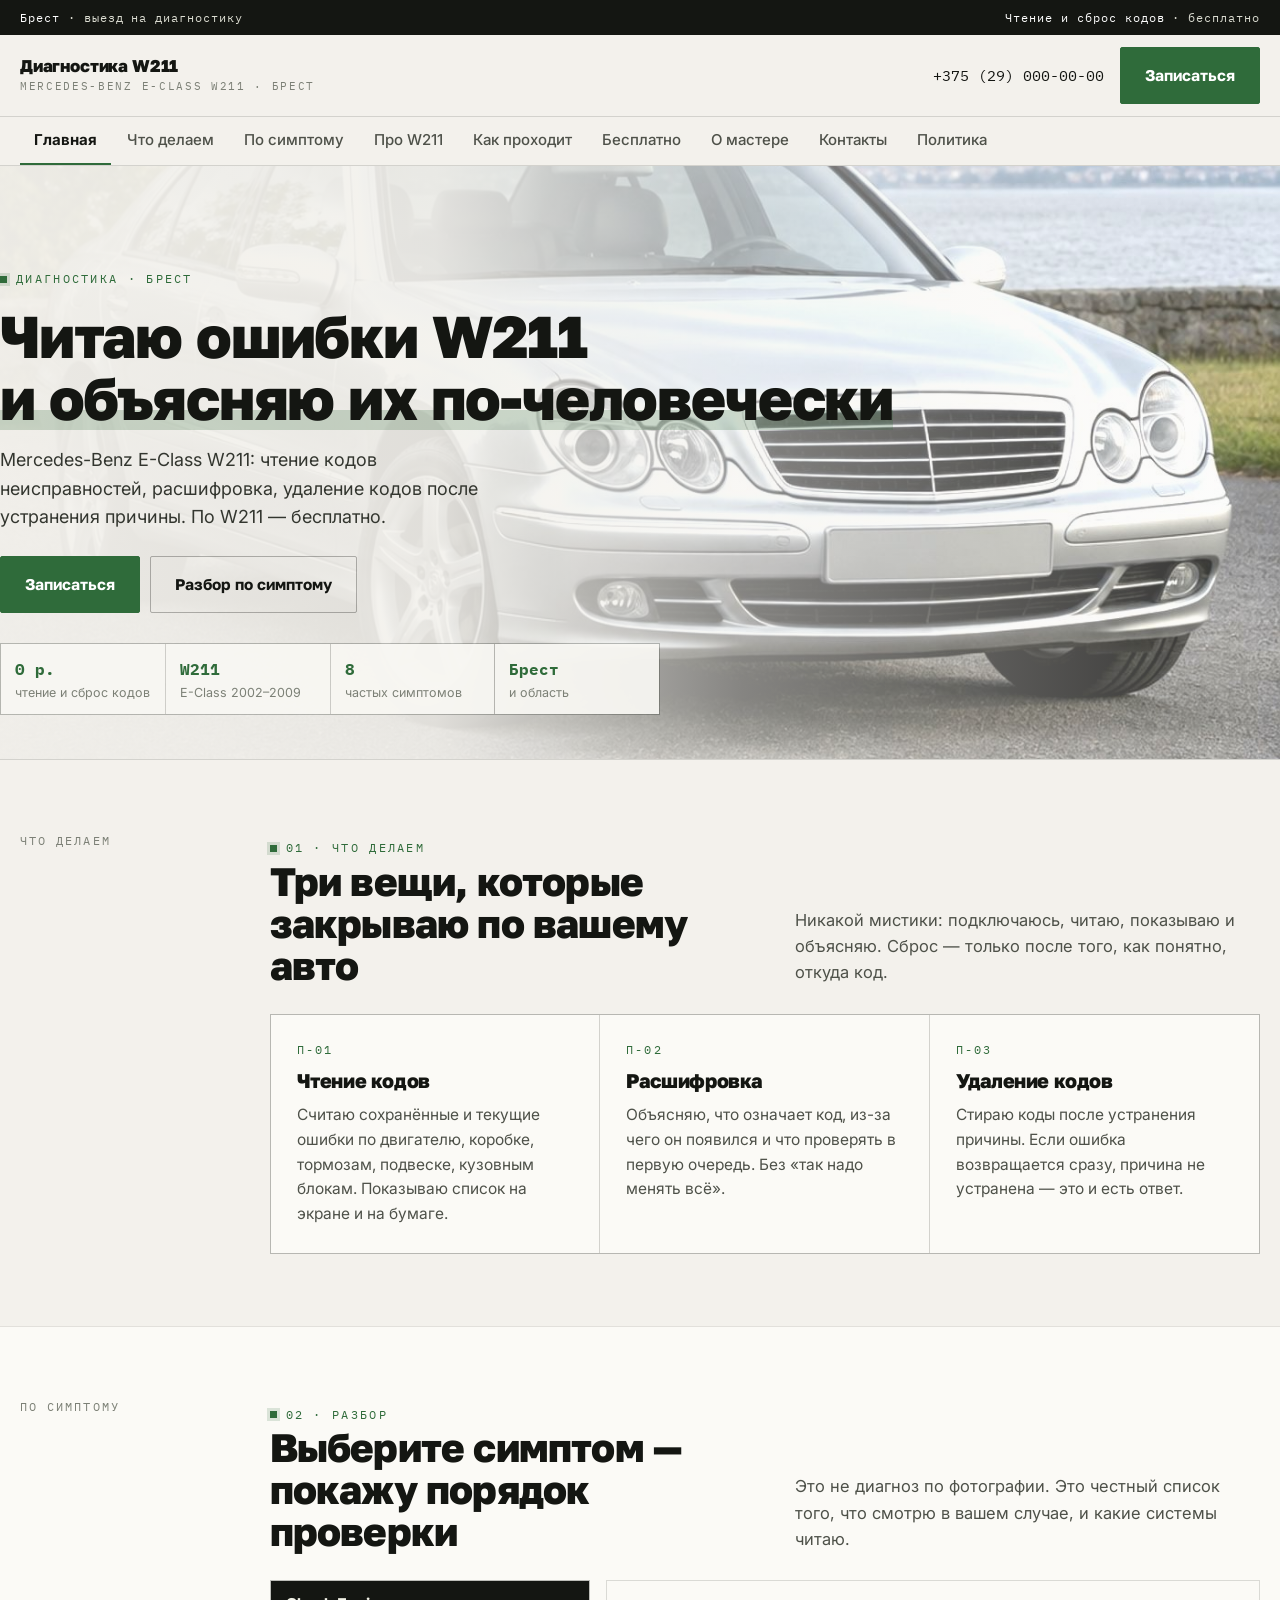
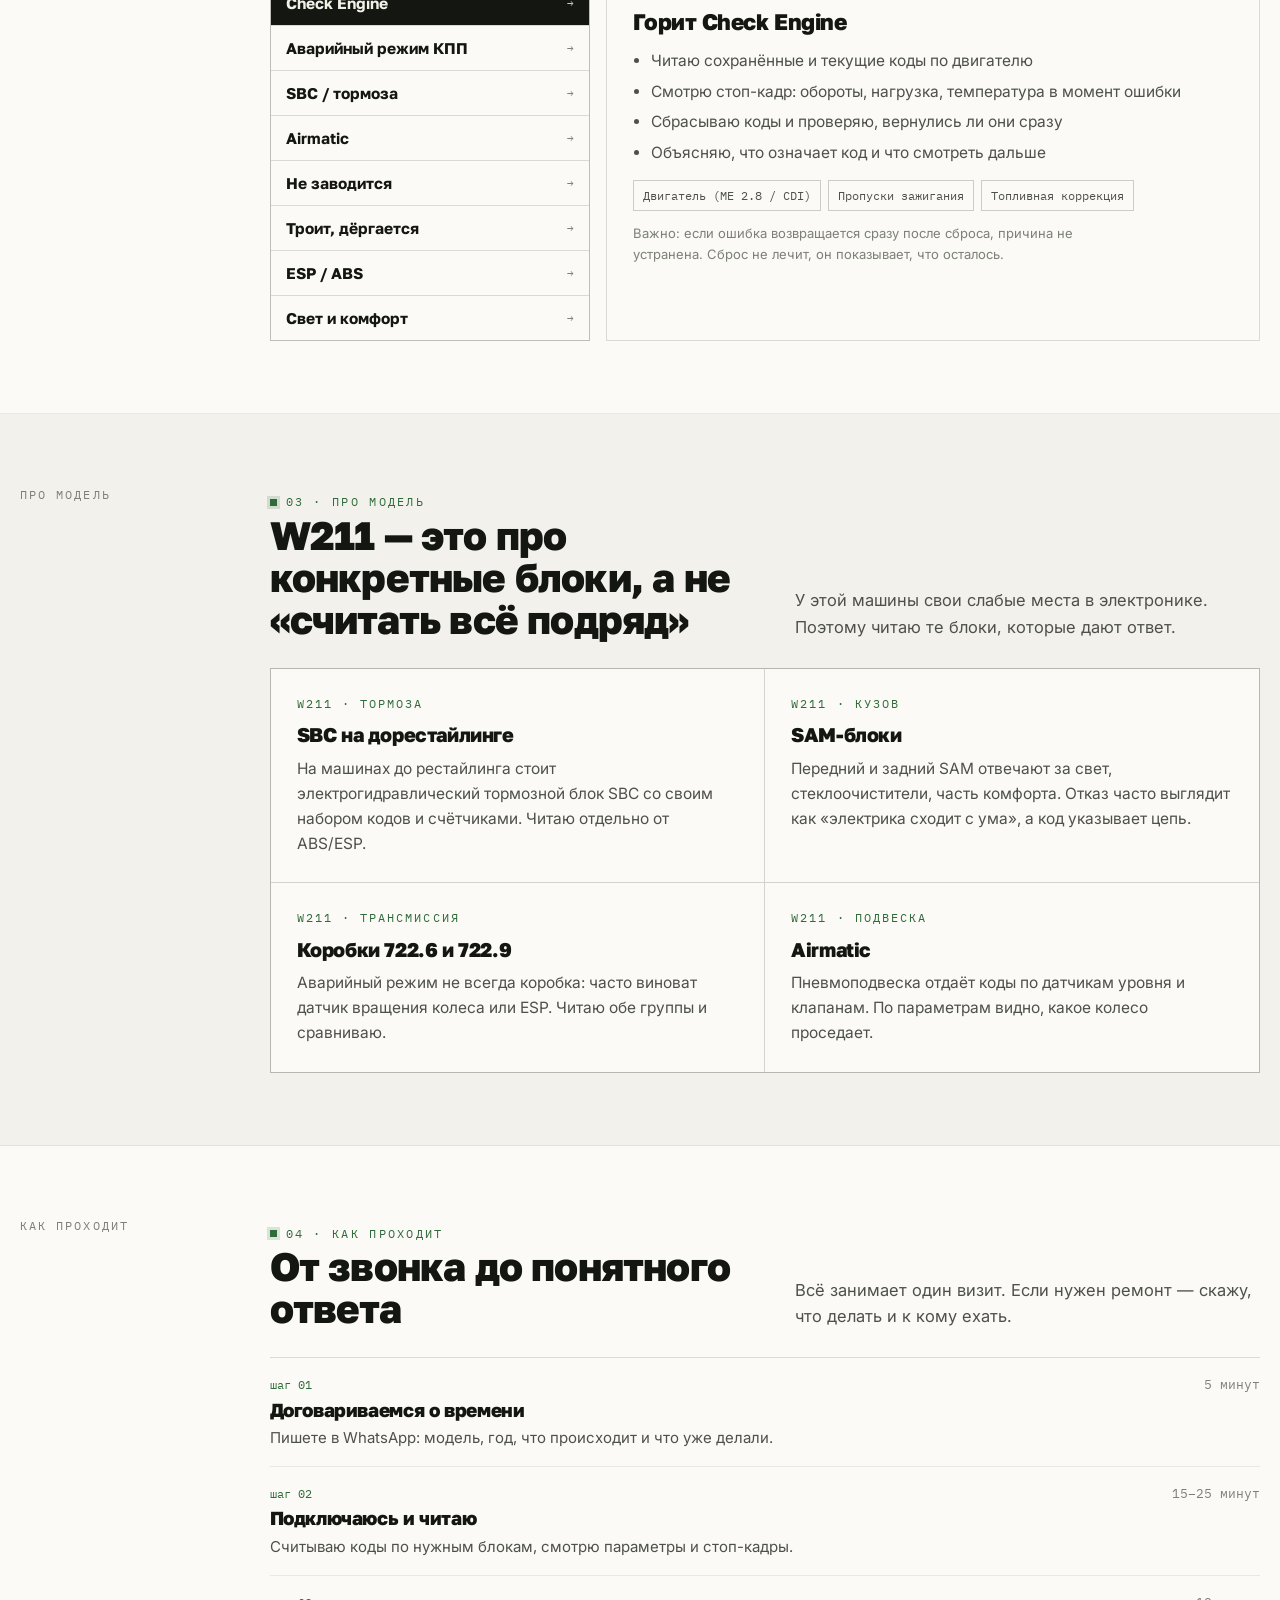
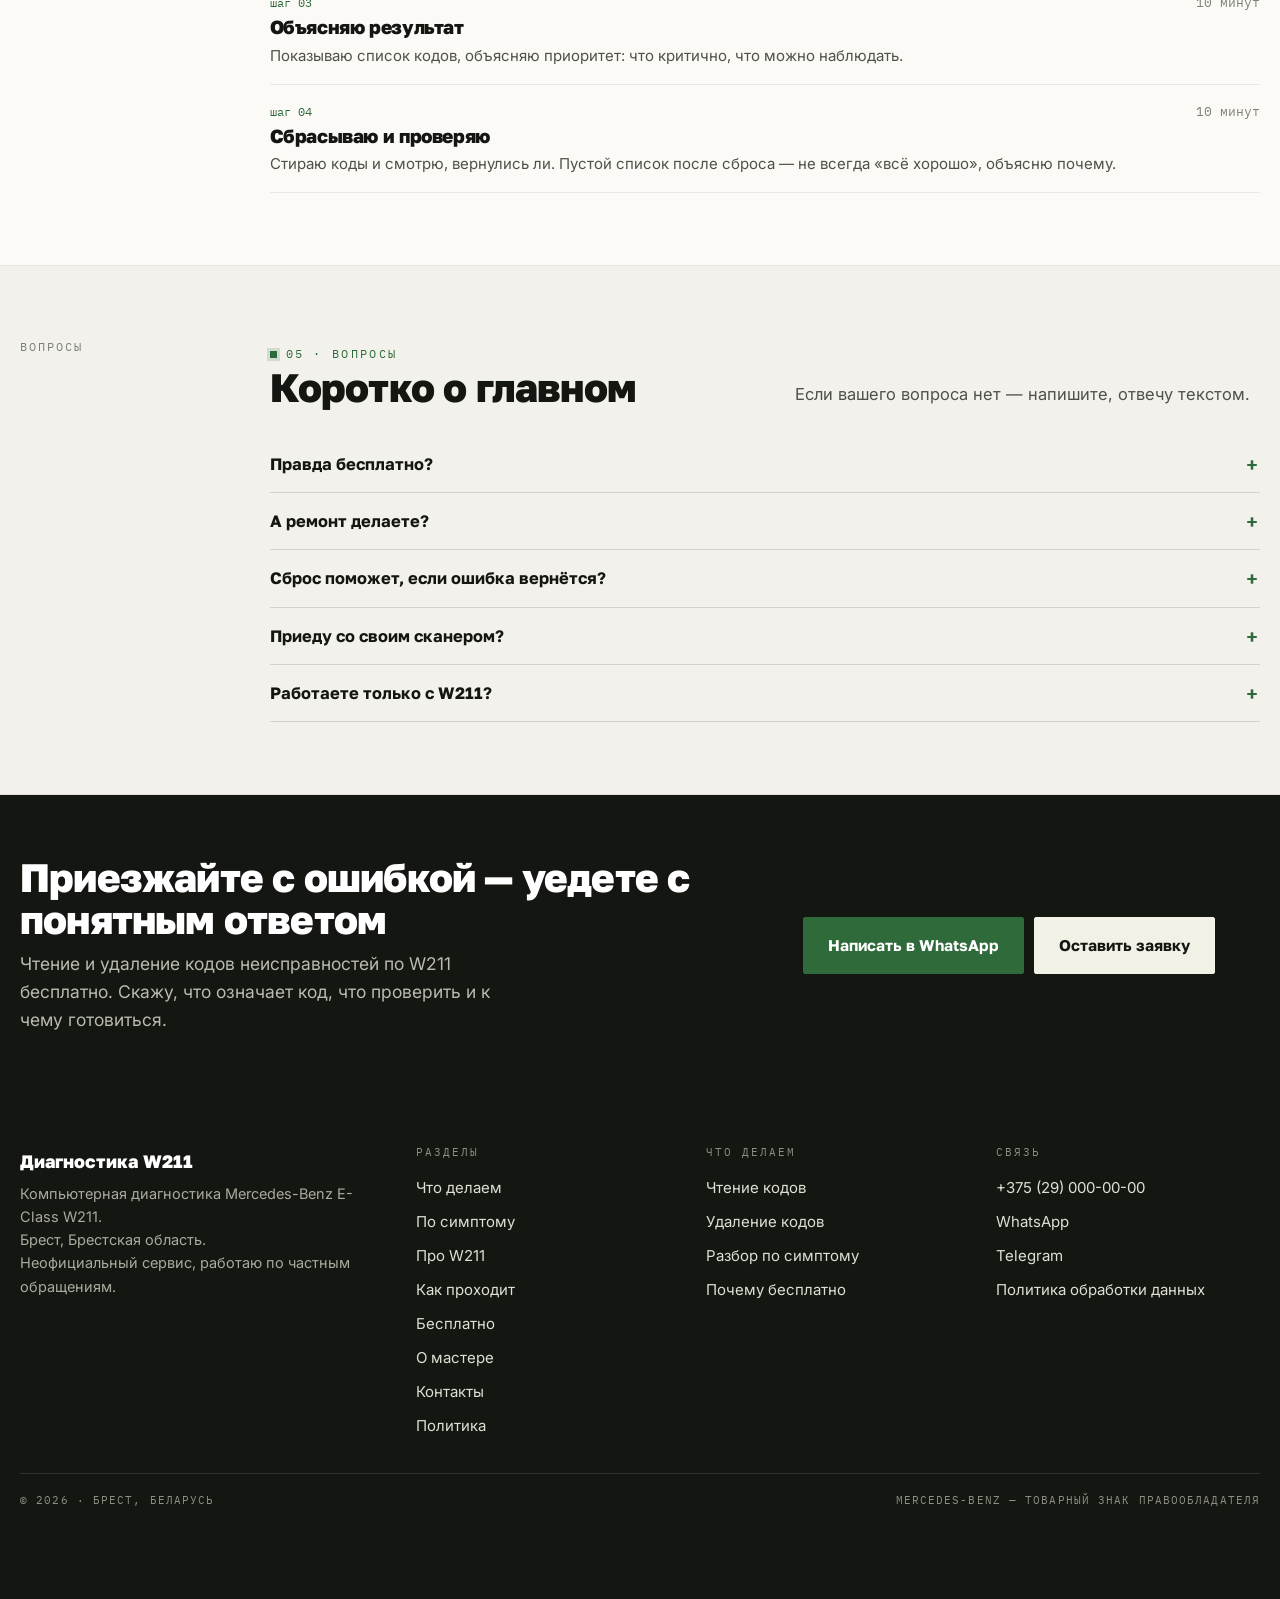
==== index.html @ b9f1666d "Диагностика W211, Брест: 9 страниц, разбор по 8 симптомам, бесплатное чтение и сброс кодов" ====
<!doctype html><html lang="ru"><head><meta charset="utf-8">
<meta name="viewport" content="width=device-width,initial-scale=1">
<title>Диагностика Mercedes-Benz W211 в Бресте — чтение и удаление кодов бесплатно</title><meta name="description" content="Компьютерная диагностика Mercedes-Benz E-Class W211 в Бресте: чтение кодов, расшифровка, удаление ошибок. Бесплатно, один визит.">
<link rel="icon" href="assets/img/favicon.svg" type="image/svg+xml">
<style>
:root{--paper:#F3F1EC;--ink:#141612;--lcd:#2F6B3A;--line:rgba(20,22,18,.14)}
*{box-sizing:border-box}
body{margin:0;background:var(--paper);color:var(--ink);font-family:'Inter',system-ui,sans-serif;font-size:17.5px;line-height:1.6;overflow-x:hidden}
h1{font-family:'Golos Text',sans-serif;font-weight:800;font-size:clamp(2.1rem,4.6vw,3.6rem);line-height:1.06;margin:0}
.wrap{width:min(1240px,calc(100% - 40px));margin:0 auto}
.hdr{position:sticky;top:0;z-index:60;background:rgba(243,241,236,.94);border-bottom:1px solid var(--line)}
.topbar{background:var(--ink);color:#DCDDD2}
.hero{position:relative;min-height:520px;display:flex;align-items:flex-end;overflow:hidden}
.hero__bg{position:absolute;inset:0;z-index:-2}
.hero__bg img{width:100%;height:100%;object-fit:cover}
.hero::before{content:"";position:absolute;inset:0;z-index:-1;background:linear-gradient(90deg,rgba(243,241,236,.96),rgba(243,241,236,.34))}
</style>
<link rel="preconnect" href="https://fonts.googleapis.com"><link rel="preconnect" href="https://fonts.gstatic.com" crossorigin>
<link href="https://fonts.googleapis.com/css2?family=Golos+Text:wght@500;600;800&family=Inter:wght@400;500;600&family=IBM+Plex+Mono:wght@400;500&display=swap" rel="stylesheet">
<link rel="stylesheet" href="assets/css/site.v1.css">
</head><body>
<div class="topbar"><div class="wrap"><span><b>Брест</b> · выезд на диагностику</span><span><b>Чтение и сброс кодов</b> · бесплатно</span></div></div>
<header class="hdr"><div class="wrap hdr__in">
<a class="logo" href="index.html"><b>Диагностика W211</b><span>Mercedes-Benz E-Class W211 · Брест</span></a>
<span class="hdr__sp"></span>
<a class="hdr__tel" href="tel:+375290000000">+375 (29) 000-00-00</a>
<a class="btn btn--lcd" href="kontakty.html#zayavka">Записаться</a>
<button class="burger" id="burger" aria-label="Открыть меню" aria-expanded="false" aria-controls="drawer"><span></span><span></span><span></span></button>
</div></header>
<nav class="strip" aria-label="Страницы"><div class="wrap strip__in"><a href="index.html" aria-current="page">Главная</a><a href="uslugi.html">Что делаем</a><a href="simptomy.html">По симптому</a><a href="w211.html">Про W211</a><a href="process.html">Как проходит</a><a href="besplatno.html">Бесплатно</a><a href="o-mastere.html">О мастере</a><a href="kontakty.html">Контакты</a><a href="politika.html">Политика</a></div></nav>
<div class="drawer" id="drawer" data-open="false" role="dialog" aria-modal="true" aria-label="Меню">
<div class="drawer__top"><span class="mono">Меню</span><button class="drawer__close" id="drawerClose" aria-label="Закрыть меню"></button></div>
<div class="drawer__inner"><a href="index.html" aria-current="page">Главная</a><a href="uslugi.html">Что делаем</a><a href="simptomy.html">По симптому</a><a href="w211.html">Про W211</a><a href="process.html">Как проходит</a><a href="besplatno.html">Бесплатно</a><a href="o-mastere.html">О мастере</a><a href="kontakty.html">Контакты</a><a href="politika.html">Политика</a><a class="btn btn--lcd" href="kontakty.html#zayavka">Записаться на диагностику</a></div>
</div>
<main><section class="hero"><div class="hero__bg"><img src="assets/img/hero.jpg" alt="Приборная панель Mercedes-Benz W211" fetchpriority="high"></div>
<div class="hero__in wrap"><span class="kick">диагностика · Брест</span><h1>Читаю ошибки W211 <em>и объясняю их по-человечески</em></h1>
<p class="hero__lead">Mercedes-Benz E-Class W211: чтение кодов неисправностей, расшифровка, удаление кодов после устранения причины. По W211 — бесплатно.</p>
<div class="hero__cta"><a class="btn btn--lcd" href="kontakty.html#zayavka">Записаться</a><a class="btn btn--line" href="#simptomy">Разбор по симптому</a></div>
<div class="hero__figs"><div><b>0 р.</b><span>чтение и сброс кодов</span></div><div><b>W211</b><span>E-Class 2002–2009</span></div><div><b>8</b><span>частых симптомов</span></div><div><b>Брест</b><span>и область</span></div></div></div></section><section class="band "><div class="wrap"><div class="sect"><div class="sect__side"><span class="mono">что делаем</span></div><div><div class="sect__head"><div><span class="kick">01 · что делаем</span><h2>Три вещи, которые закрываю по вашему авто</h2></div><p>Никакой мистики: подключаюсь, читаю, показываю и объясняю. Сброс — только после того, как понятно, откуда код.</p></div><div class="grid grid--3"><div class="cell"><span class="mono">П-01</span><h3>Чтение кодов</h3><p>Считаю сохранённые и текущие ошибки по двигателю, коробке, тормозам, подвеске, кузовным блокам. Показываю список на экране и на бумаге.</p></div><div class="cell"><span class="mono">П-02</span><h3>Расшифровка</h3><p>Объясняю, что означает код, из-за чего он появился и что проверять в первую очередь. Без «так надо менять всё».</p></div><div class="cell"><span class="mono">П-03</span><h3>Удаление кодов</h3><p>Стираю коды после устранения причины. Если ошибка возвращается сразу, причина не устранена — это и есть ответ.</p></div></div></div></div></div></section><section class="band band--alt" id="simptomy"><div class="wrap"><div class="sect"><div class="sect__side"><span class="mono">по симптому</span></div><div><div class="sect__head"><div><span class="kick">02 · разбор</span><h2>Выберите симптом — покажу порядок проверки</h2></div><p>Это не диагноз по фотографии. Это честный список того, что смотрю в вашем случае, и какие системы читаю.</p></div><div class="sym"><div class="sym__list" id="symList"><button data-k="cel" aria-pressed="true">Check Engine<span>→</span></button><button data-k="box" aria-pressed="false">Аварийный режим КПП<span>→</span></button><button data-k="sbc" aria-pressed="false">SBC / тормоза<span>→</span></button><button data-k="air" aria-pressed="false">Airmatic<span>→</span></button><button data-k="start" aria-pressed="false">Не заводится<span>→</span></button><button data-k="troit" aria-pressed="false">Троит, дёргается<span>→</span></button><button data-k="esp" aria-pressed="false">ESP / ABS<span>→</span></button><button data-k="sam" aria-pressed="false">Свет и комфорт<span>→</span></button></div><div class="sym__out" id="symOut" aria-live="polite"></div></div></div></div></div></section><section class="band "><div class="wrap"><div class="sect"><div class="sect__side"><span class="mono">про модель</span></div><div><div class="sect__head"><div><span class="kick">03 · про модель</span><h2>W211 — это про конкретные блоки, а не «считать всё подряд»</h2></div><p>У этой машины свои слабые места в электронике. Поэтому читаю те блоки, которые дают ответ.</p></div><div class="grid grid--2"><div class="cell"><span class="mono">W211 · тормоза</span><h3>SBC на дорестайлинге</h3><p>На машинах до рестайлинга стоит электрогидравлический тормозной блок SBC со своим набором кодов и счётчиками. Читаю отдельно от ABS/ESP.</p></div><div class="cell"><span class="mono">W211 · кузов</span><h3>SAM-блоки</h3><p>Передний и задний SAM отвечают за свет, стеклоочистители, часть комфорта. Отказ часто выглядит как «электрика сходит с ума», а код указывает цепь.</p></div><div class="cell"><span class="mono">W211 · трансмиссия</span><h3>Коробки 722.6 и 722.9</h3><p>Аварийный режим не всегда коробка: часто виноват датчик вращения колеса или ESP. Читаю обе группы и сравниваю.</p></div><div class="cell"><span class="mono">W211 · подвеска</span><h3>Airmatic</h3><p>Пневмоподвеска отдаёт коды по датчикам уровня и клапанам. По параметрам видно, какое колесо проседает.</p></div></div></div></div></div></section><section class="band band--alt"><div class="wrap"><div class="sect"><div class="sect__side"><span class="mono">как проходит</span></div><div><div class="sect__head"><div><span class="kick">04 · как проходит</span><h2>От звонка до понятного ответа</h2></div><p>Всё занимает один визит. Если нужен ремонт — скажу, что делать и к кому ехать.</p></div><div class="rows"><div class="row"><div><span class="row__n">шаг 01</span><h3>Договариваемся о времени</h3><p>Пишете в WhatsApp: модель, год, что происходит и что уже делали.</p></div><span class="row__v">5 минут</span></div><div class="row"><div><span class="row__n">шаг 02</span><h3>Подключаюсь и читаю</h3><p>Считываю коды по нужным блокам, смотрю параметры и стоп-кадры.</p></div><span class="row__v">15–25 минут</span></div><div class="row"><div><span class="row__n">шаг 03</span><h3>Объясняю результат</h3><p>Показываю список кодов, объясняю приоритет: что критично, что можно наблюдать.</p></div><span class="row__v">10 минут</span></div><div class="row"><div><span class="row__n">шаг 04</span><h3>Сбрасываю и проверяю</h3><p>Стираю коды и смотрю, вернулись ли. Пустой список после сброса — не всегда «всё хорошо», объясню почему.</p></div><span class="row__v">10 минут</span></div></div></div></div></div></section><section class="band "><div class="wrap"><div class="sect"><div class="sect__side"><span class="mono">вопросы</span></div><div><div class="sect__head"><div><span class="kick">05 · вопросы</span><h2>Коротко о главном</h2></div><p>Если вашего вопроса нет — напишите, отвечу текстом.</p></div><div class="faq"><div class="faq__i"><button class="faq__q" aria-expanded="false">Правда бесплатно?</button><div class="faq__a">Да: чтение кодов и их удаление по W211 — бесплатно. Я не продаю запчасти и не навязываю ремонт, поэтому мне нечего вам «допродать».</div></div><div class="faq__i"><button class="faq__q" aria-expanded="false">А ремонт делаете?</button><div class="faq__a">Диагностика — моя часть. По ремонту объясню, что менять и в каком порядке, чтобы вас не развели на лишние работы.</div></div><div class="faq__i"><button class="faq__q" aria-expanded="false">Сброс поможет, если ошибка вернётся?</button><div class="faq__a">Нет. Если код возвращается сразу после стирания, причина осталась. Возврат кода — это тоже полезная информация.</div></div><div class="faq__i"><button class="faq__q" aria-expanded="false">Приеду со своим сканером?</button><div class="faq__a">Можно, но обычно смысла нет: дешёвые адаптеры видят только часть блоков и не показывают стоп-кадры.</div></div><div class="faq__i"><button class="faq__q" aria-expanded="false">Работаете только с W211?</button><div class="faq__a">Основной профиль — W211 и его электроника. По другим моделям спросите отдельно: отвечу честно, возьмусь или нет.</div></div></div></div></div></div></section></main><script src="assets/js/main.v1.js" defer></script>
<section class="cta"><div class="wrap cta__in">
<div><h2>Приезжайте с ошибкой — уедете с понятным ответом</h2>
<p>Чтение и удаление кодов неисправностей по W211 бесплатно. Скажу, что означает код, что проверить и к чему готовиться.</p></div>
<div class="cta__act"><a class="btn btn--lcd" href="https://wa.me/375290000000" target="_blank" rel="noopener">Написать в WhatsApp</a><a class="btn" href="kontakty.html#zayavka">Оставить заявку</a></div>
</div></section>
<footer class="foot"><div class="wrap"><div class="foot__grid">
<div><div class="foot__b">Диагностика W211</div><div class="foot__adr">Компьютерная диагностика Mercedes-Benz E-Class W211.<br>Брест, Брестская область.<br>Неофициальный сервис, работаю по частным обращениям.</div></div>
<div><h4>Разделы</h4><a href="uslugi.html">Что делаем</a><a href="simptomy.html">По симптому</a><a href="w211.html">Про W211</a><a href="process.html">Как проходит</a><a href="besplatno.html">Бесплатно</a><a href="o-mastere.html">О мастере</a><a href="kontakty.html">Контакты</a><a href="politika.html">Политика</a></div>
<div><h4>Что делаем</h4><a href="uslugi.html">Чтение кодов</a><a href="uslugi.html">Удаление кодов</a><a href="simptomy.html">Разбор по симптому</a><a href="besplatno.html">Почему бесплатно</a></div>
<div><h4>Связь</h4><a href="tel:+375290000000">+375 (29) 000-00-00</a><a href="https://wa.me/375290000000">WhatsApp</a><a href="https://t.me/+375290000000">Telegram</a><a href="politika.html">Политика обработки данных</a></div>
</div><div class="foot__bo"><span>© 2026 · Брест, Беларусь</span><span>Mercedes-Benz — товарный знак правообладателя</span></div></div></footer>
<div class="fbar">
<a href="tel:+375290000000"><svg viewBox="0 0 24 24"><path d="M6 3h3l2 5-2 1a12 12 0 006 6l1-2 5 2v3a2 2 0 01-2 2A17 17 0 014 5a2 2 0 012-2z"/></svg>Позвонить</a>
<a href="https://wa.me/375290000000"><svg viewBox="0 0 24 24"><path d="M21 12a9 9 0 01-13 8L3 21l1-4A9 9 0 1121 12z"/></svg>WhatsApp</a>
<a href="https://t.me/+375290000000"><svg viewBox="0 0 24 24"><path d="M21 4L3 11l5 2 2 6 3-4 4 3z"/></svg>Telegram</a>
<a href="kontakty.html#zayavka"><svg viewBox="0 0 24 24"><path d="M4 6h16v12H4zM4 7l8 6 8-6"/></svg>Заявка</a>
</div></body></html>
---- assets/css/site.v1.css ----
:root{
--paper:#F3F1EC;--panel:#FBFAF6;--sand:#E7E2D6;
--ink:#141612;--steel:#4E5149;--muted:#7C8076;
--lcd:#2F6B3A;--lcd-bg:#DDE8D2;--amber:#A9741C;--red:#A33B2C;
--line:rgba(20,22,18,.14);--line2:rgba(20,22,18,.075);
--f-d:'Golos Text',system-ui,sans-serif;--f-t:'Inter',system-ui,sans-serif;--f-m:'IBM Plex Mono',monospace;
--rad:2px;--wrap:1240px}
*{box-sizing:border-box}
html{-webkit-text-size-adjust:100%;font-size:18px;overflow-x:clip;scroll-behavior:smooth}
body{margin:0;background:var(--paper);color:var(--ink);font-family:var(--f-t);font-size:17.5px;line-height:1.6;-webkit-font-smoothing:antialiased;overflow-x:hidden}
body.lock{overflow:hidden}
img{max-width:100%;height:auto;display:block}
a{color:inherit;text-decoration:none}
h1,h2,h3,h4{font-family:var(--f-d);font-weight:800;line-height:1.06;letter-spacing:-.02em;margin:0}
h1{font-size:clamp(2.1rem,4.6vw,3.6rem)}
h2{font-size:clamp(1.7rem,3.1vw,2.55rem)}
h3{font-size:1.12rem;line-height:1.3}
p{margin:0}
.wrap{width:min(var(--wrap),calc(100% - 40px));margin:0 auto}
@media(max-width:600px){.wrap{width:calc(100% - 28px)}}
.mono{font-family:var(--f-m);font-size:11.5px;letter-spacing:.18em;text-transform:uppercase;color:var(--muted)}
.kick{display:inline-flex;align-items:center;gap:9px;font-family:var(--f-m);font-size:11.5px;letter-spacing:.2em;text-transform:uppercase;color:var(--lcd)}
.kick::before{content:"";width:7px;height:7px;background:var(--lcd);box-shadow:0 0 0 3px rgba(47,107,58,.16)}
.btn{display:inline-flex;align-items:center;gap:10px;padding:15px 24px;border-radius:var(--rad);background:var(--ink);color:#fff;font-family:var(--f-d);font-weight:700;font-size:15.5px;border:1px solid var(--ink);transition:background .18s,color .18s,transform .18s}
.btn svg{width:17px;height:17px;fill:none;stroke:currentColor;stroke-width:2.2}
.btn:hover{background:#000;transform:translateY(-1px)}
.btn--lcd{background:var(--lcd);border-color:var(--lcd)}
.btn--lcd:hover{background:#255830}
.btn--line{background:transparent;color:var(--ink);border-color:rgba(20,22,18,.3)}
.btn--line:hover{background:rgba(20,22,18,.05)}
.topbar{background:var(--ink);color:#DCDDD2;font-family:var(--f-m);font-size:12px;letter-spacing:.08em}
.topbar .wrap{display:flex;gap:18px;justify-content:space-between;align-items:center;padding:8px 0;flex-wrap:wrap}
.topbar b{color:#fff;font-weight:400}
.hdr{position:sticky;top:0;z-index:60;background:rgba(243,241,236,.94);backdrop-filter:blur(12px);border-bottom:1px solid var(--line)}
.hdr__in{display:flex;align-items:center;gap:16px;padding:12px 0}
.logo{display:flex;flex-direction:column;gap:2px;min-width:0}
.logo b{font-family:var(--f-d);font-weight:800;font-size:17px;letter-spacing:-.01em;line-height:1.15}
.logo span{font-family:var(--f-m);font-size:10.5px;letter-spacing:.16em;text-transform:uppercase;color:var(--muted)}
.hdr__sp{flex:1}
.hdr__tel{font-family:var(--f-m);font-size:15px;white-space:nowrap;color:var(--ink)}
.burger{display:none;width:44px;height:44px;border:1px solid var(--line);background:var(--panel);border-radius:var(--rad);align-items:center;justify-content:center;flex-direction:column;gap:5px;cursor:pointer}
.burger span{display:block;width:18px;height:2px;background:var(--ink)}
.strip{border-bottom:1px solid var(--line);background:var(--paper);position:sticky;top:65px;z-index:55;overflow-x:auto;scrollbar-width:none}
.strip::-webkit-scrollbar{display:none}
.strip__in{display:flex;gap:2px;min-width:max-content;padding:0}
.strip a{display:block;padding:11px 14px;font-size:15px;font-weight:500;color:var(--steel);border-bottom:2px solid transparent;white-space:nowrap}
.strip a:hover{color:var(--ink);background:rgba(20,22,18,.03)}
.strip a[aria-current]{color:var(--ink);border-bottom-color:var(--lcd);font-weight:700}
.drawer{position:fixed;inset:0;z-index:100;background:var(--paper);display:none;flex-direction:column}
.drawer[data-open="true"]{display:flex}
.drawer__top{display:flex;justify-content:space-between;align-items:center;padding:14px 16px;border-bottom:1px solid var(--line)}
.drawer__close{width:44px;height:44px;border:1px solid var(--line);background:var(--panel);position:relative;cursor:pointer}
.drawer__close::before,.drawer__close::after{content:"";position:absolute;left:11px;right:11px;top:21px;height:2px;background:var(--ink)}
.drawer__close::before{transform:rotate(45deg)}.drawer__close::after{transform:rotate(-45deg)}
.drawer__inner{padding:10px 16px 24px;overflow-y:auto;display:flex;flex-direction:column;gap:2px;flex:1}
.drawer__inner a{padding:14px 0;border-bottom:1px solid var(--line2);font-family:var(--f-d);font-weight:700;font-size:19px;display:flex;justify-content:space-between;align-items:center}
.drawer__inner a span{font-family:var(--f-m);font-size:11px;color:var(--muted)}
.drawer .btn{margin-top:16px;justify-content:center}
.fbar{position:fixed;left:0;right:0;bottom:0;z-index:70;display:none;grid-template-columns:repeat(4,1fr);background:var(--ink);border-top:1px solid rgba(255,255,255,.14)}
.fbar a{display:flex;flex-direction:column;align-items:center;gap:3px;padding:9px 2px;color:#EDEDE2;font-family:var(--f-m);font-size:9.5px;letter-spacing:.08em;text-transform:uppercase;border-right:1px solid rgba(255,255,255,.1)}
.fbar a:last-child{border-right:0}
.fbar svg{width:19px;height:19px;fill:none;stroke:currentColor;stroke-width:1.8}
.fbar a:first-child{background:var(--lcd);color:#fff}
.hero{position:relative;isolation:isolate;min-height:clamp(500px,66vh,720px);display:flex;align-items:flex-end;overflow:hidden;border-bottom:1px solid var(--line)}
.hero__bg{position:absolute;inset:0;z-index:-2}
.hero__bg img{width:100%;height:100%;object-fit:cover;object-position:62% 55%}
.hero::before{content:"";position:absolute;inset:0;z-index:-1;background:linear-gradient(90deg,rgba(243,241,236,.97) 0%,rgba(243,241,236,.92) 34%,rgba(243,241,236,.55) 58%,rgba(243,241,236,.18) 100%)}
.hero__in{padding:clamp(34px,5vw,62px) 0 clamp(26px,3.4vw,44px);width:100%}
.hero h1{max-width:19ch;margin:14px 0 0}
.hero h1 em{font-style:normal;position:relative;white-space:nowrap}
.hero h1 em::after{content:"";position:absolute;left:0;right:0;bottom:.06em;height:.34em;background:rgba(47,107,58,.22);z-index:-1}
.hero__lead{margin-top:16px;max-width:48ch;font-size:18px;color:#33362F}
.hero__cta{display:flex;flex-wrap:wrap;gap:10px;margin-top:24px}
.hero__figs{display:grid;grid-template-columns:repeat(4,minmax(0,1fr));gap:1px;margin-top:30px;background:var(--line);border:1px solid var(--line);max-width:660px}
.hero__figs div{background:rgba(251,250,246,.92);padding:13px 14px;display:flex;flex-direction:column;gap:2px}
.hero__figs b{font-family:var(--f-m);font-size:16px;color:var(--lcd)}
.hero__figs span{font-size:12.5px;color:var(--muted);line-height:1.35}
@media(max-width:820px){
.hero__figs{grid-template-columns:repeat(2,minmax(0,1fr))}
.hero::before{background:linear-gradient(180deg,rgba(243,241,236,.96) 0%,rgba(243,241,236,.9) 46%,rgba(243,241,236,.62) 100%)}
.hero__bg img{object-position:58% 50%}
}
.band{padding:clamp(44px,5.6vw,84px) 0;border-bottom:1px solid var(--line2)}
.band--alt{background:var(--panel)}
.band--dark{background:var(--ink);color:#EFEFE3;border-bottom:0}
.band--dark .kick{color:#B9D6A6}
.band--dark .kick::before{background:#B9D6A6;box-shadow:0 0 0 3px rgba(185,214,166,.18)}
.band--dark p,.band--dark .mono{color:#B9BBAE}
.band--dark h2,.band--dark h3{color:#fff}
.sect{display:grid;gap:22px}
@media(min-width:1000px){.sect{grid-template-columns:206px minmax(0,1fr);gap:clamp(24px,3.4vw,52px)}}
.sect>div{min-width:0}
.sect__side{display:flex;flex-direction:column;gap:8px;align-items:flex-start}
@media(min-width:1000px){.sect__side{position:sticky;top:130px;align-self:start}}
.sect__head{display:grid;gap:12px;margin-bottom:clamp(16px,2.2vw,28px)}
@media(min-width:820px){.sect__head{grid-template-columns:minmax(0,1.05fr) minmax(0,.95fr);align-items:end}}
.sect__head p{color:var(--steel);font-size:16.5px;max-width:48ch}
.grid{display:grid;gap:1px;background:var(--line);border:1px solid var(--line)}
.grid--3{grid-template-columns:repeat(1,minmax(0,1fr))}
.grid--2{grid-template-columns:repeat(1,minmax(0,1fr))}
@media(min-width:760px){.grid--2{grid-template-columns:repeat(2,minmax(0,1fr))}}
@media(min-width:900px){.grid--3{grid-template-columns:repeat(3,minmax(0,1fr))}}
.cell{background:var(--panel);padding:clamp(18px,2.2vw,26px);display:flex;flex-direction:column;gap:9px;min-width:0}
.cell h3{font-size:1.1rem}
.cell p{color:var(--steel);font-size:15.5px}
.cell .mono{color:var(--lcd)}
.lcd{background:var(--lcd-bg);border:1px solid rgba(47,107,58,.26);padding:clamp(16px,2vw,24px);display:flex;flex-direction:column;gap:10px}
.lcd b{font-family:var(--f-m);font-size:13px;letter-spacing:.14em;text-transform:uppercase;color:#295E33}
.lcd p{color:#2E5233;font-size:15.5px}
.chips{display:flex;flex-wrap:wrap;gap:7px}
.chip{font-family:var(--f-m);font-size:12px;padding:5px 9px;border:1px solid rgba(20,22,18,.2);background:var(--panel);color:var(--steel)}
.chip--on{background:var(--ink);color:#F1F1E6;border-color:var(--ink)}
.rows{border-top:1px solid var(--line)}
.row{display:grid;grid-template-columns:minmax(0,1fr) auto;gap:14px;align-items:baseline;padding:16px 0;border-bottom:1px solid var(--line2)}
.row__n{font-family:var(--f-m);font-size:12px;color:var(--lcd);display:block;margin-bottom:3px}
.row h3{font-size:1.05rem}
.row p{color:var(--steel);font-size:15px;margin-top:4px}
.row__v{font-family:var(--f-m);font-size:12.5px;color:var(--muted);text-align:right;white-space:nowrap}
@media(max-width:640px){.row{grid-template-columns:1fr}.row__v{text-align:left}}
.faq{display:flex;flex-direction:column}
.faq__i{border-bottom:1px solid var(--line)}
.faq__q{width:100%;text-align:left;background:none;border:0;padding:17px 34px 17px 0;position:relative;cursor:pointer;font-family:var(--f-d);font-weight:700;font-size:16.5px;line-height:1.35;color:var(--ink)}
.faq__q::after{content:"+";position:absolute;right:2px;top:14px;font-family:var(--f-m);font-size:20px;color:var(--lcd)}
.faq__q[aria-expanded="true"]::after{content:"–"}
.faq__a{display:none;padding:0 34px 18px 0;color:var(--steel);font-size:15.5px}
.faq__i.is-open .faq__a{display:block}
.form{display:grid;gap:12px;max-width:520px}
.form__row{display:grid;gap:12px}
@media(min-width:560px){.form__row--2{grid-template-columns:1fr 1fr}}
.field{display:flex;flex-direction:column;gap:6px}
.field label{font-family:var(--f-m);font-size:11px;letter-spacing:.14em;text-transform:uppercase;color:var(--muted)}
.field input,.field textarea,.field select{font-family:var(--f-t);font-size:16px;padding:12px 13px;background:#fff;border:1px solid rgba(20,22,18,.18);border-radius:var(--rad);color:var(--ink);width:100%}
.field textarea{min-height:96px;resize:vertical}
.field input:focus,.field textarea:focus{outline:2px solid rgba(47,107,58,.5);outline-offset:1px}
.form__note{font-size:13px;color:var(--muted);max-width:46ch}
.formout{font-size:14px;color:var(--lcd);font-weight:600}
.cta{background:var(--ink);color:#EFEFE3;padding:clamp(38px,4.8vw,68px) 0}
.cta__in{display:grid;gap:22px;align-items:center}
@media(min-width:880px){.cta__in{grid-template-columns:minmax(0,1.25fr) minmax(0,.75fr)}}
.cta h2{color:#fff;max-width:26ch}
.cta p{color:#B9BBAE;margin-top:10px;max-width:44ch}
.cta__act{display:flex;flex-wrap:wrap;gap:10px}
.cta .btn{background:#F1F1E6;color:var(--ink);border-color:#F1F1E6}
.cta .btn--lcd{background:var(--lcd);color:#fff;border-color:var(--lcd)}
.foot{background:var(--ink);color:#C9CBBE;padding:clamp(34px,4vw,54px) 0 90px}
.foot__grid{display:grid;gap:26px}
@media(min-width:820px){.foot__grid{grid-template-columns:1.4fr 1fr 1fr 1fr}}
.foot h4{font-family:var(--f-m);font-size:11px;letter-spacing:.18em;text-transform:uppercase;color:#8C8F82;margin:0 0 12px;font-weight:400}
.foot a{display:block;padding:5px 0;font-size:15px;color:#DDE0D2}
.foot a:hover{color:#fff}
.foot__b{font-family:var(--f-d);font-weight:800;font-size:18px;color:#fff;margin-bottom:6px}
.foot__adr{font-size:14.5px;line-height:1.6;color:#A8AB9D}
.foot__bo{margin-top:30px;padding-top:18px;border-top:1px solid rgba(255,255,255,.12);display:flex;justify-content:space-between;gap:14px;flex-wrap:wrap;font-family:var(--f-m);font-size:11px;letter-spacing:.1em;text-transform:uppercase;color:#8C8F82}
@media(max-width:1049px){
.burger{display:flex}
.strip{top:0;position:relative}
.fbar{display:grid}
body{padding-bottom:56px}
}
@media(min-width:1050px){.hdr__tel{display:block}}
.plate{margin:0;border:1px solid var(--line);background:var(--panel)}
.plate img{width:100%;aspect-ratio:16/10;object-fit:cover}
.plate figcaption{font-family:var(--f-m);font-size:11px;letter-spacing:.12em;text-transform:uppercase;color:var(--muted);padding:10px 12px;border-top:1px solid var(--line2)}
.note{border-left:3px solid var(--amber);padding:4px 0 4px 14px;color:var(--steel);font-size:15px}
.note b{color:var(--ink)}
.sym{display:grid;gap:16px}
@media(min-width:820px){.sym{grid-template-columns:minmax(0,320px) minmax(0,1fr)}}
.sym__list{display:flex;flex-direction:column;gap:1px;background:var(--line);border:1px solid var(--line)}
.sym__list button{text-align:left;background:var(--panel);border:0;padding:13px 15px;font-family:var(--f-d);font-weight:700;font-size:15.5px;cursor:pointer;display:flex;justify-content:space-between;gap:10px;align-items:center;color:var(--ink)}
.sym__list button span{font-family:var(--f-m);font-size:11px;color:var(--muted);font-weight:400}
.sym__list button:hover{background:#F3F1E8}
.sym__list button[aria-pressed="true"]{background:var(--ink);color:#F1F1E6}
.sym__list button[aria-pressed="true"] span{color:#B9D6A6}
.sym__out{background:var(--panel);border:1px solid var(--line);padding:clamp(16px,2.2vw,26px);display:flex;flex-direction:column;gap:12px;min-height:220px}
.sym__out h3{font-size:1.25rem}
.sym__out ul{margin:0;padding-left:18px;display:flex;flex-direction:column;gap:6px;color:var(--steel);font-size:15.5px}
.sym__out .chips{margin-top:2px}
.calc{background:var(--panel);border:1px solid var(--line);padding:clamp(16px,2.2vw,26px);display:grid;gap:16px}
.calc__grid{display:grid;gap:12px}
@media(min-width:700px){.calc__grid{grid-template-columns:repeat(2,minmax(0,1fr))}}
.calc__out{display:grid;gap:1px;background:var(--line);border:1px solid var(--line)}
@media(min-width:700px){.calc__out{grid-template-columns:repeat(4,minmax(0,1fr))}}
.calc__out div{background:#fff;padding:13px 14px;display:flex;flex-direction:column;gap:2px}
.calc__out b{font-family:var(--f-m);font-size:16px;color:var(--lcd)}
.calc__out span{font-size:12.5px;color:var(--muted);line-height:1.35}
.hint{font-size:13px;color:var(--muted);max-width:60ch}
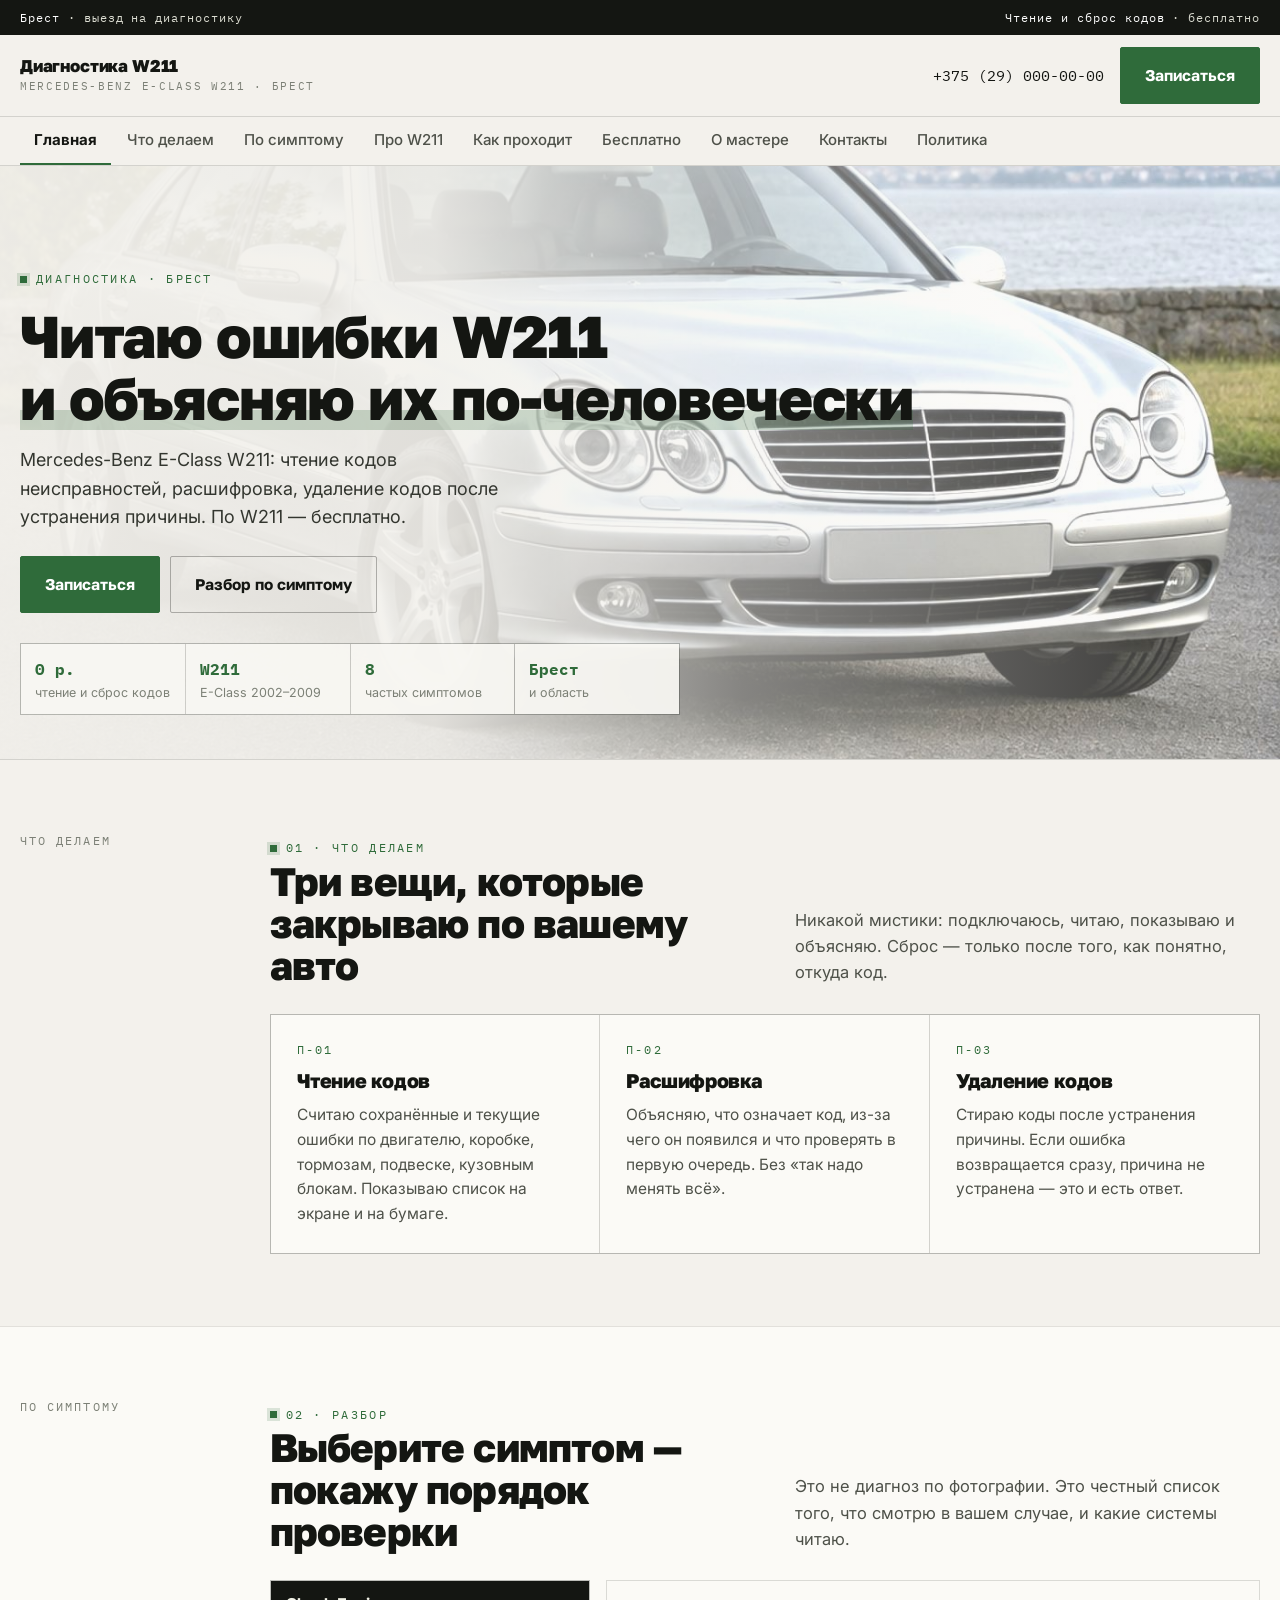
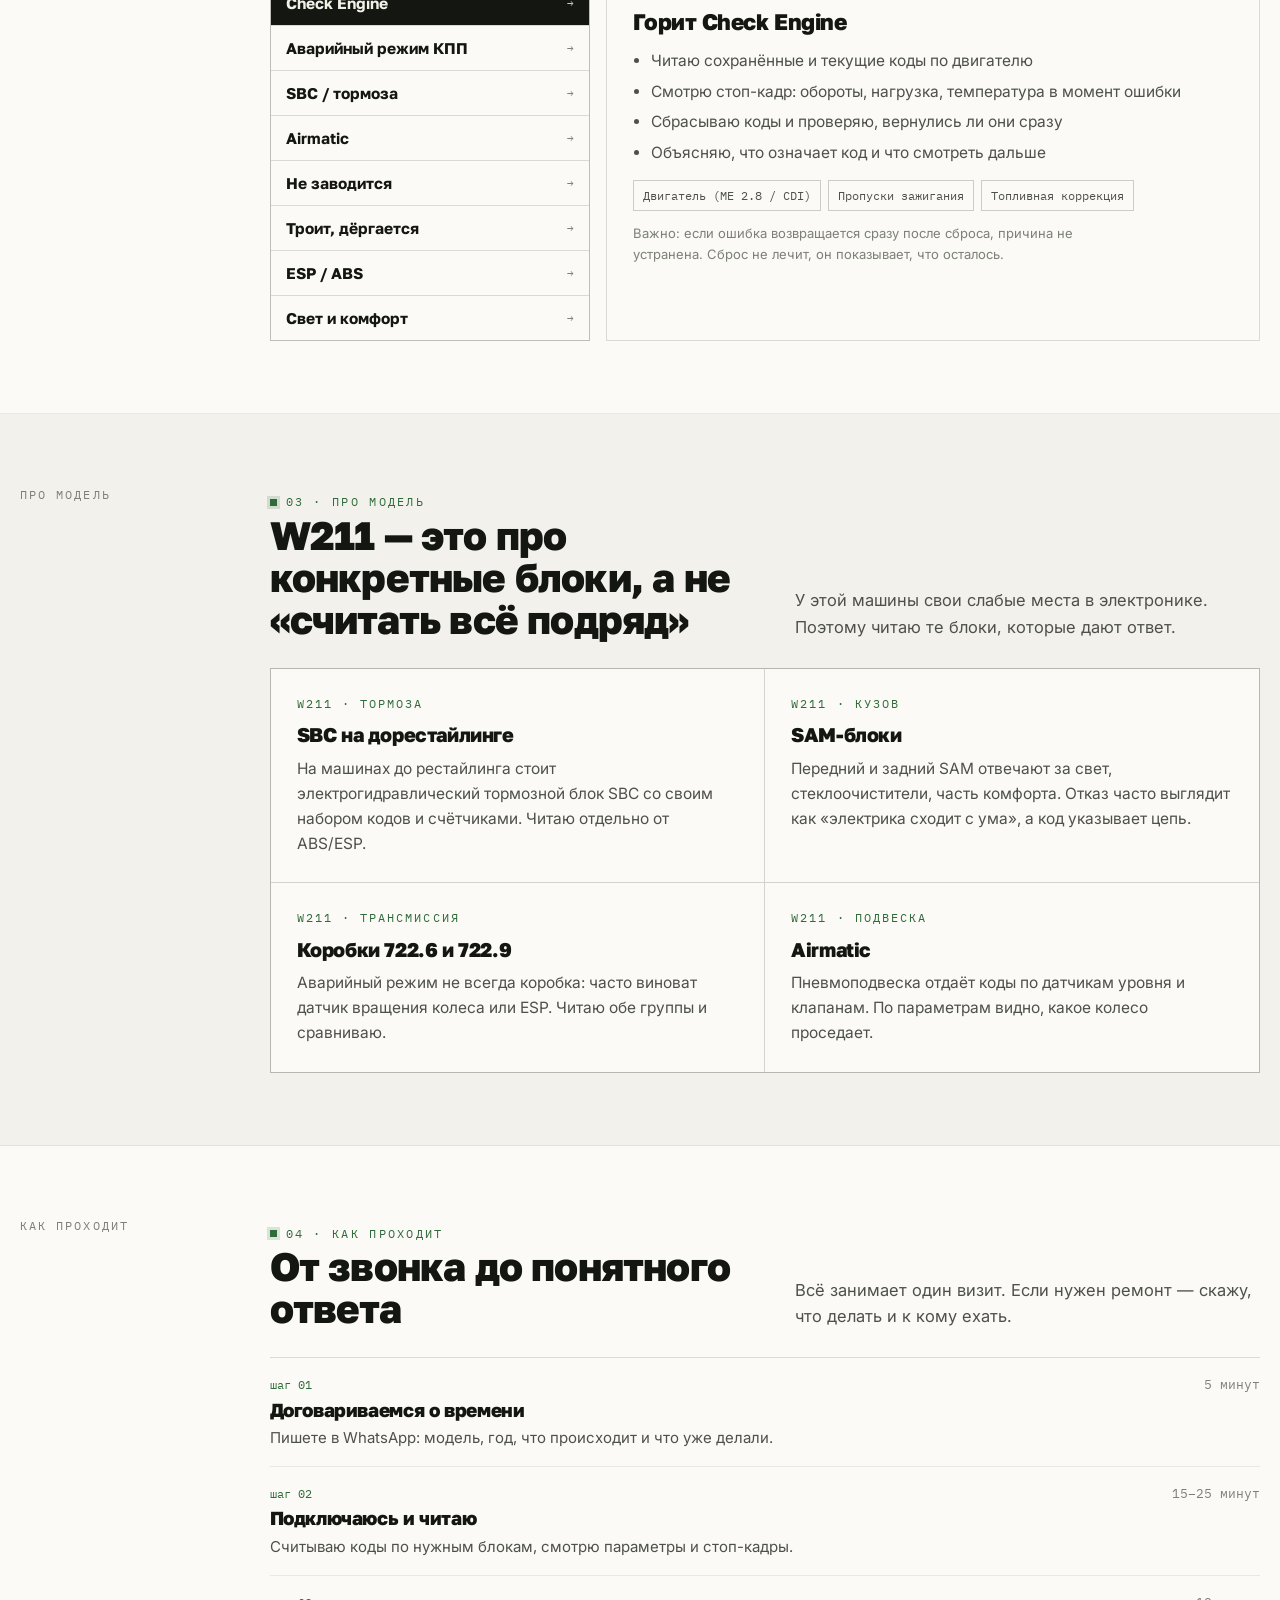
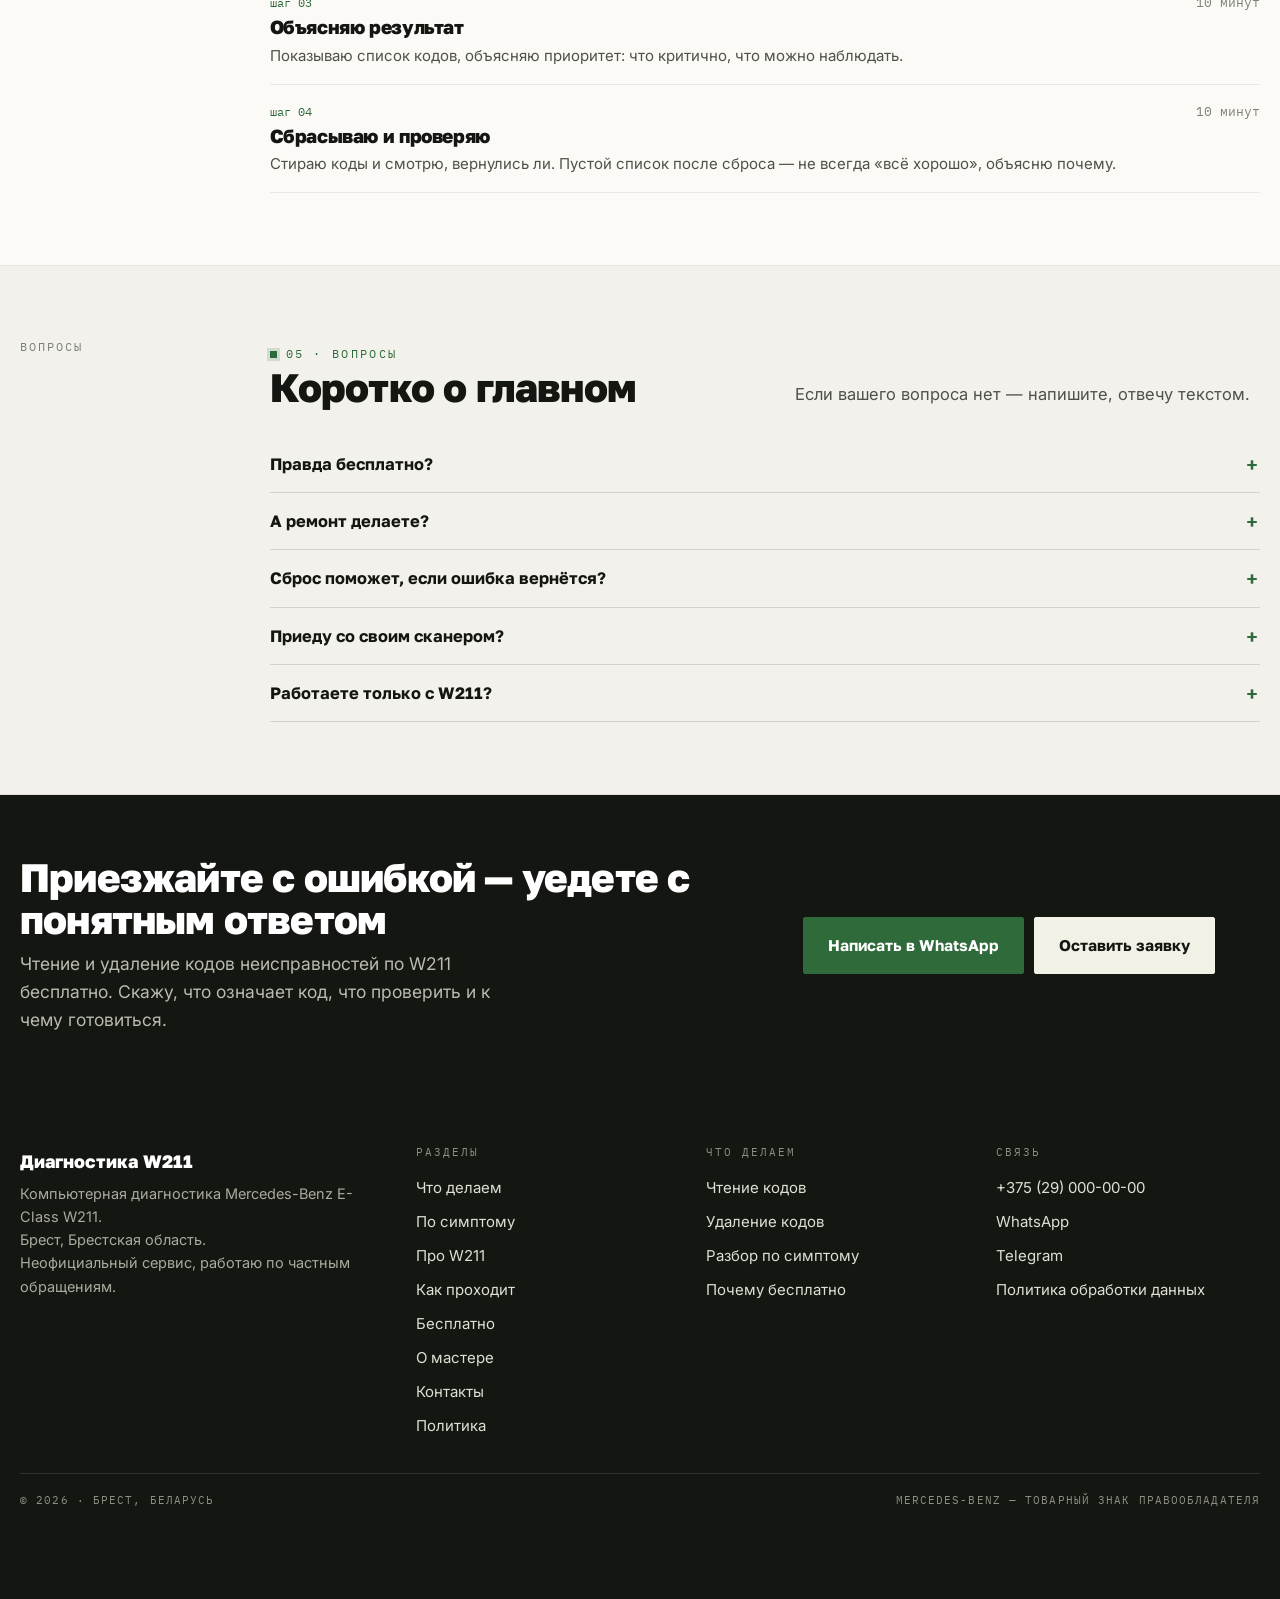
==== commit 6bb0dc4b: "Меню: один aria-current на страницу" ====
--- a/index.html
+++ b/index.html
@@ -30,7 +30,7 @@
 <nav class="strip" aria-label="Страницы"><div class="wrap strip__in"><a href="index.html" aria-current="page">Главная</a><a href="uslugi.html">Что делаем</a><a href="simptomy.html">По симптому</a><a href="w211.html">Про W211</a><a href="process.html">Как проходит</a><a href="besplatno.html">Бесплатно</a><a href="o-mastere.html">О мастере</a><a href="kontakty.html">Контакты</a><a href="politika.html">Политика</a></div></nav>
 <div class="drawer" id="drawer" data-open="false" role="dialog" aria-modal="true" aria-label="Меню">
 <div class="drawer__top"><span class="mono">Меню</span><button class="drawer__close" id="drawerClose" aria-label="Закрыть меню"></button></div>
-<div class="drawer__inner"><a href="index.html" aria-current="page">Главная</a><a href="uslugi.html">Что делаем</a><a href="simptomy.html">По симптому</a><a href="w211.html">Про W211</a><a href="process.html">Как проходит</a><a href="besplatno.html">Бесплатно</a><a href="o-mastere.html">О мастере</a><a href="kontakty.html">Контакты</a><a href="politika.html">Политика</a><a class="btn btn--lcd" href="kontakty.html#zayavka">Записаться на диагностику</a></div>
+<div class="drawer__inner"><a href="index.html">Главная</a><a href="uslugi.html">Что делаем</a><a href="simptomy.html">По симптому</a><a href="w211.html">Про W211</a><a href="process.html">Как проходит</a><a href="besplatno.html">Бесплатно</a><a href="o-mastere.html">О мастере</a><a href="kontakty.html">Контакты</a><a href="politika.html">Политика</a><a class="btn btn--lcd" href="kontakty.html#zayavka">Записаться на диагностику</a></div>
 </div>
 <main><section class="hero"><div class="hero__bg"><img src="assets/img/hero.jpg" alt="Приборная панель Mercedes-Benz W211" fetchpriority="high"></div>
 <div class="hero__in wrap"><span class="kick">диагностика · Брест</span><h1>Читаю ошибки W211 <em>и объясняю их по-человечески</em></h1>
--- a/assets/css/site.v1.css
+++ b/assets/css/site.v1.css
@@ -65,7 +65,7 @@
 .hero__bg{position:absolute;inset:0;z-index:-2}
 .hero__bg img{width:100%;height:100%;object-fit:cover;object-position:62% 55%}
 .hero::before{content:"";position:absolute;inset:0;z-index:-1;background:linear-gradient(90deg,rgba(243,241,236,.97) 0%,rgba(243,241,236,.92) 34%,rgba(243,241,236,.55) 58%,rgba(243,241,236,.18) 100%)}
-.hero__in{padding:clamp(34px,5vw,62px) 0 clamp(26px,3.4vw,44px);width:100%}
+.hero__in{padding:clamp(34px,5vw,62px) 0 clamp(26px,3.4vw,44px);min-width:0}
 .hero h1{max-width:19ch;margin:14px 0 0}
 .hero h1 em{font-style:normal;position:relative;white-space:nowrap}
 .hero h1 em::after{content:"";position:absolute;left:0;right:0;bottom:.06em;height:.34em;background:rgba(47,107,58,.22);z-index:-1}
@@ -184,3 +184,6 @@
 .calc__out b{font-family:var(--f-m);font-size:16px;color:var(--lcd)}
 .calc__out span{font-size:12.5px;color:var(--muted);line-height:1.35}
 .hint{font-size:13px;color:var(--muted);max-width:60ch}
+
+.hero>.hero__in{width:min(var(--wrap,1220px),calc(100% - 40px));margin-inline:auto}
+@media(max-width:600px){.hero>.hero__in{width:calc(100% - 28px)}}
